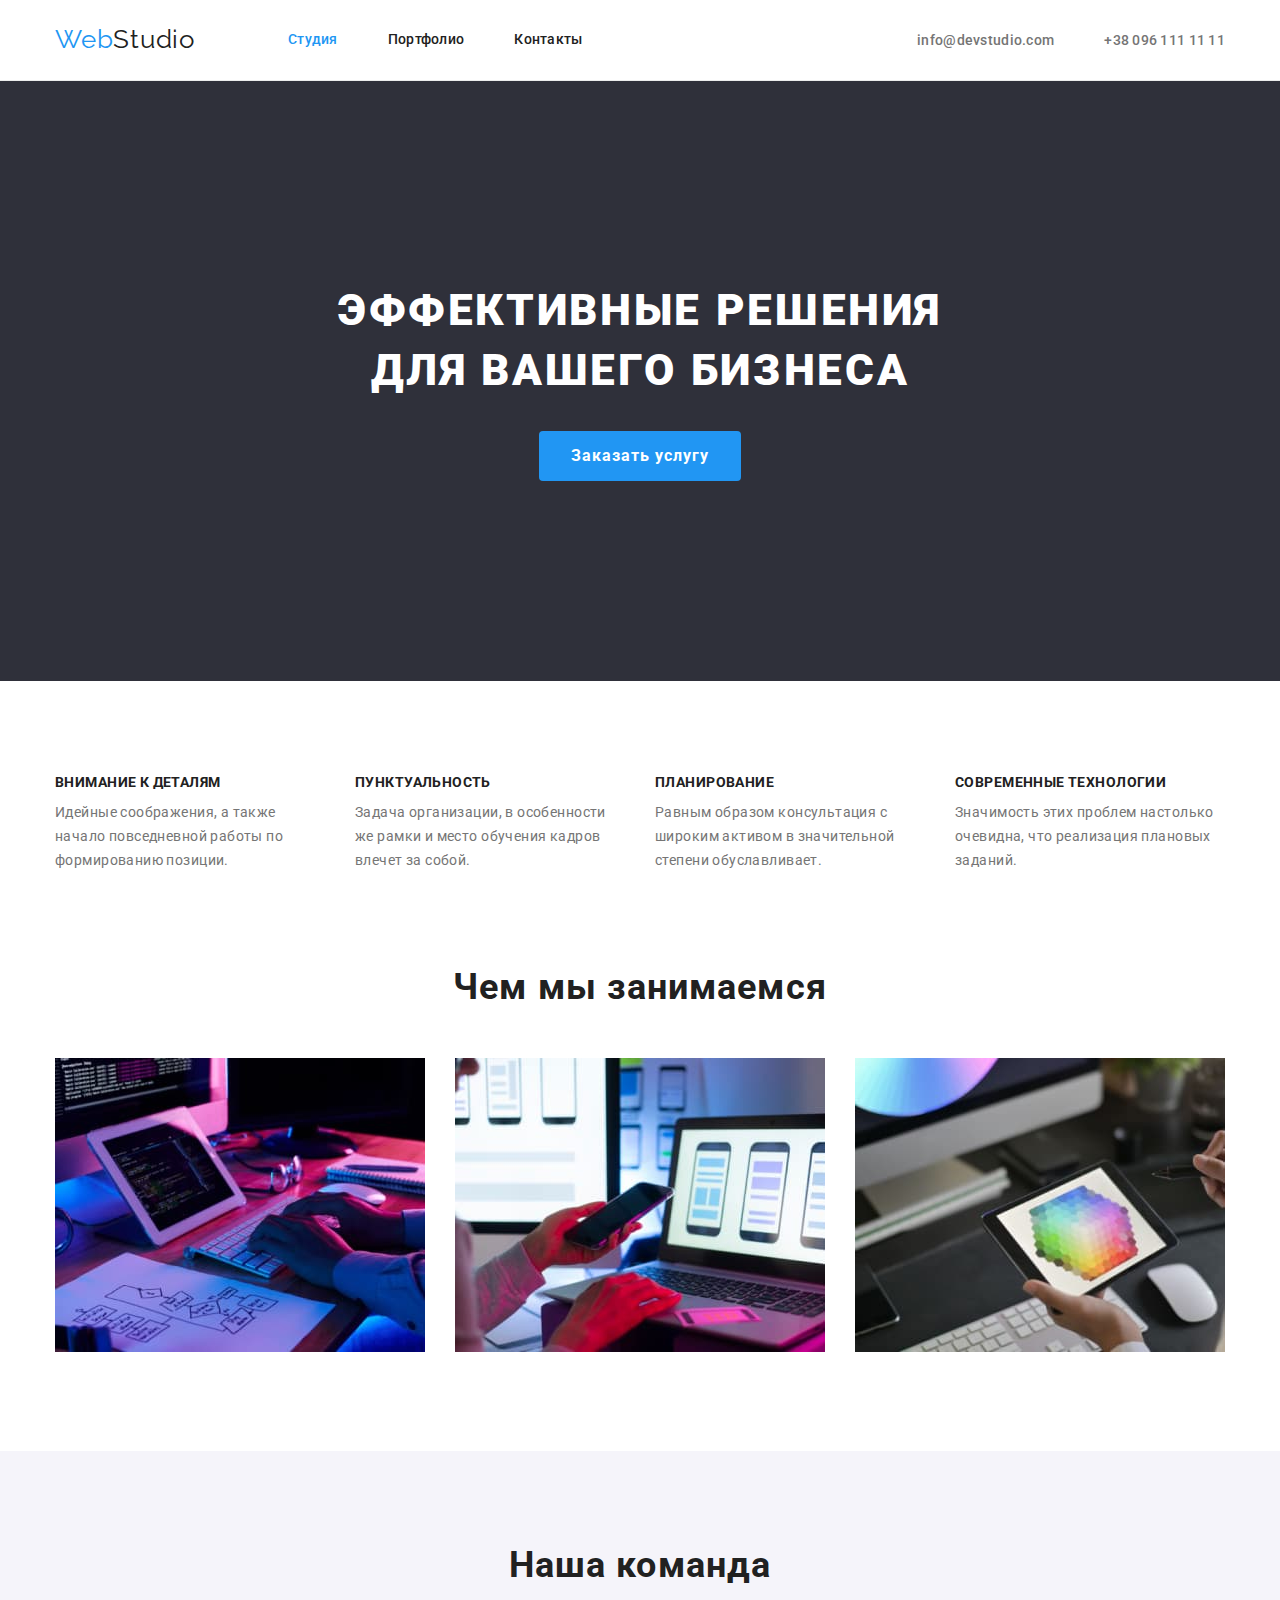
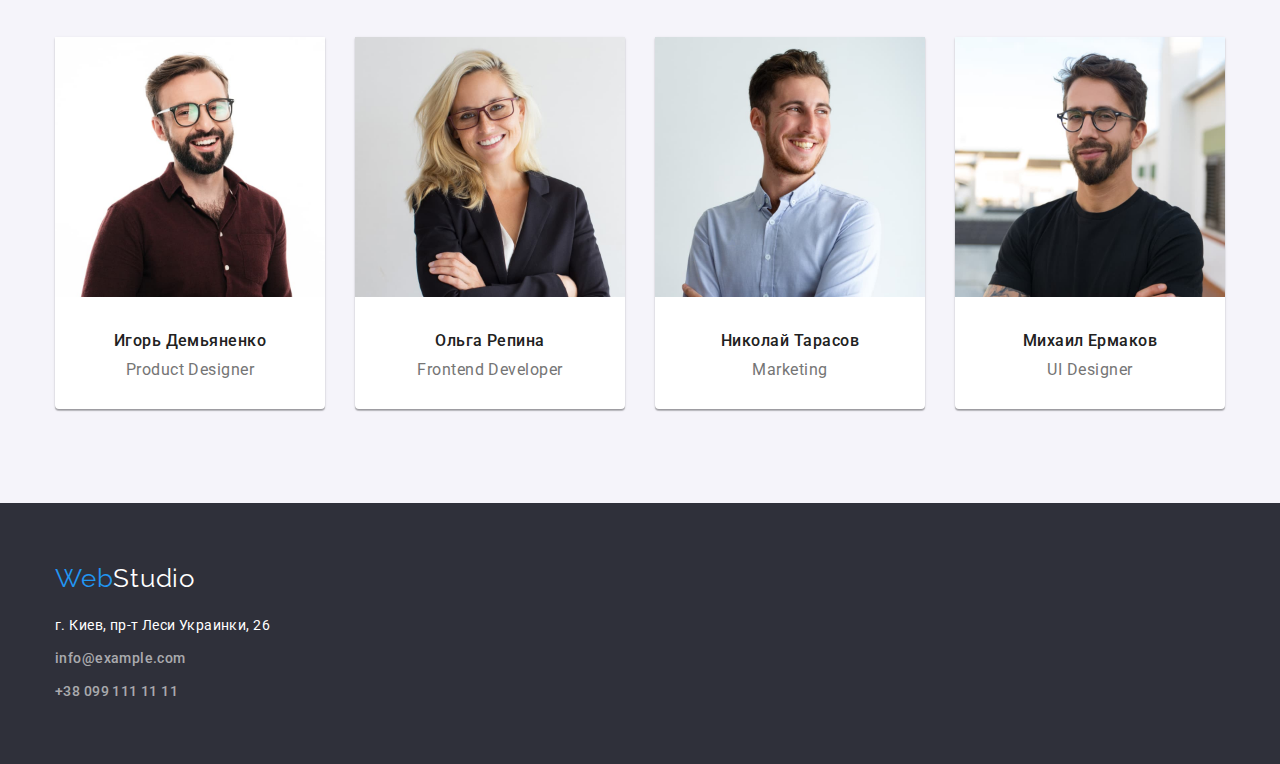
==== index.html @ d3e18451 "Added files from hw-03" ====
<!DOCTYPE html>
<html lang="ru">
<head>
    <meta charset="UTF-8">
    <meta http-equiv="X-UA-Compatible" content="IE=edge">
    <meta name="viewport" content="width=device-width, initial-scale=1.0">
    <title>Студия</title>
    <link rel="stylesheet" href="https://cdnjs.cloudflare.com/ajax/libs/modern-normalize/1.0.0/modern-normalize.min.css">
    <link href="https://fonts.googleapis.com/css2?family=Raleway:wght@700&family=Roboto:wght@400;500;700;900&display=swap" 
    rel="stylesheet">
    <link rel="stylesheet" href="./css/styles.css">
</head>

<body>
    <header class="head">
        <div class="container">
            <div class="head-nav">
                <a class="logo link" lang="en" href="./index.html">Web<span class="logo-studio">Studio</span></a>
                <nav class="nav">
                    <ul class="nav-link">
                        <li class="item">
                            <a class="nav link current-page" href="./index.html">Студия</a>
                        </li>
                        <li class="item">
                            <a class="nav link" href="./portfolio.html">Портфолио</a>
                        </li>
                        <li class="item">
                            <a class="nav link" href="#contacts">Контакты</a>
                        </li>
                    </ul>
                </nav>
                <ul class="nav-contact">
                    <li class="item">
                        <a class="contact link" href="mailto:info@devstudio.com">info@devstudio.com</a>
                    </li>
                    <li class="item">
                        <a class="contact link" href="tel:+380961111111">+38 096 111 11 11</a>
                    </li>
                </ul>
            </div>
        </div>
    </header>

    <main class="main">        
        <section class="hero section">
            <div class="container">
                <h1 class="text-hero">Эффективные решения для вашего бизнеса</h1>
                <button class="button" type="button">Заказать услугу</button>
            </div>              
        </section>
        <section class="advantages section">
            <h2 class="visually-hidden">Наши преимущества</h2>
            <div class="container">               
                <ul class="list">
                    <li class="item">
                        <h3 class="secondary-header">Внимание к деталям</h3>
                        <p class="description">Идейные соображения, а также начало повседневной работы по формированию позиции.</p>
                    </li>
                    <li class="item">
                        <h3 class="secondary-header">Пунктуальность</h3>
                        <p class="description">Задача организации, в особенности же рамки и место обучения кадров влечет за собой.
                        </p>
                    </li>
                    <li class="item">
                        <h3 class="secondary-header">Планирование</h3>
                        <p class="description">Равным образом консультация с широким активом в значительной степени обуславливает.
                        </p>
                    </li>
                    <li class="item">
                        <h3 class="secondary-header">Современные технологии</h3>
                        <p class="description">Значимость этих проблем настолько очевидна, что реализация плановых заданий.</p>
                    </li>
                </ul>
            </div>
        </section>
        <section class="what-we-do section">
            <div class="container">
                <h2 class="section-header">Чем мы занимаемся</h2>
                <ul class="images">
                    <li class="img">
                        <img src="./images/whatwedo/img-comp.jpg" alt="Работа с компьютером" width="370" height="294">
                    </li>
                    <li class="img">
                        <img src="./images/whatwedo/img-phone.jpg" alt="Работа с телефоном" width="370" height="294">
                    </li>
                    <li class="img">
                        <img src="./images/whatwedo/img-tablet.jpg" alt="Работа с планшетом" width="370" height="294">
                    </li>
                </ul>
            </div>

        </section>
        <section class="team section">
            <div class="container">
                <h2 class="section-header">Наша команда</h2>
                <ul class="team-list">
                    <li class="teammate">
                        <img src="./images/team/igor-demianenko.jpg" alt="Игорь Демьяненко" width="270" height="260">
                        <h3 class="name">Игорь Демьяненко</h3>
                        <p class="profession" lang="en">Product Designer</p>
                    </li>
                    <li class="teammate">
                        <img src="./images/team/olga-repina.jpg" alt="Ольга Репина" width="270" height="260">
                        <h3 class="name">Ольга Репина</h3>
                        <p class="profession" lang="en">Frontend Developer</p>
                    </li>
                    <li class="teammate">
                        <img src="./images/team/nikolay-tarasov.jpg" alt="Николай Тарасов" width="270" height="260">
                        <h3 class="name">Николай Тарасов</h3>
                        <p class="profession" lang="en">Marketing</p>
                    </li>
                    <li class="teammate">
                        <img src="./images/team/mikhail-ermakov.jpg" alt="Михаил Ермаков" width="270" height="260">
                        <h3 class="name">Михаил Ермаков</h3>
                        <p class="profession" lang="en">UI Designer</p>
                    </li>
                </ul>
            </div>

        </section>      
    </main>

    <footer class="footer">
        <div class="container">
            <a class="logo link" lang="en" href="./index.html">Web<span class="logo-studio">Studio</span></a>
            <address class="footer-adress" id="contacts">
                <ul>
                    <li>
                        <a class="adress link" href="https://goo.gl/maps/GVKszzcCuVBAkBWa6" target="_blank"
                            rel="noopener noreferrer">г. Киев, пр-т Леси Украинки, 26</a>
                    </li>
                    <li>
                        <a class="contact link" href="mailto:info@example.com">info@example.com</a>
                    </li>
                    <li>
                        <a class="contact link" href="tel:+380991111111">+38 099 111 11 11</a>
                    </li>
                </ul>
            </address>
         </div>
    </footer>
    
</body>
</html>
---- css/styles.css ----
/* Основное */


:root {
    --primary-text-color: #757575;
    --secondary-text-color: #212121;
    --white-text-color: #FFFFFF;
    --alternative-text-color: #2196F3;
    --secondary-background-color: #F5F4FA;
    --footer-background-color: #2F303A;
    --primary-backgound-color: #FFFFFF;
    --contact-text-color: rgba(255, 255, 255, 0.6);
    --button-background-color: #188CE8;
}


body {
    color: var(--primary-text-color);
    font-family: "Roboto", sans-serif;
    background-color: var(--primary-backgound-color);
}


li {
    list-style-type: none;
}


h1,
h2,
h3,
ul,
p,
ul {
    margin: 0;
    padding: 0;
}


.container {
    width: 1200px;
    padding: 0 15px;
    margin: auto;
}

.section {
    padding-top: 94px;
    padding-bottom: 94px;
}


/* Хедер */


.head {
    border-bottom: 1px solid #ECECEC;
}


.logo-studio {
    color: var(--secondary-text-color);
}


.head-nav {
    display: flex;
    align-items: center;
    max-height: 80px;
}

.nav-link,
.nav-contact {
    display: flex;
}

.nav-link {
    margin-left: 93px;
}


.nav-contact .item + .item {
    margin-left: 50px;
}

.nav-link .item + .item {
    margin-left: 50px;
}

.nav-contact {
    margin-left: auto;
    padding-top: 32px;
    padding-bottom: 32px;
}

.nav {
    color: var(--secondary-text-color);
    font-weight: 500;
    font-size: 14px;
    line-height: 1.14;
    letter-spacing: 0.02em;
}


.contact {
    color: var(--primary-text-color);
    font-weight: 500;
    font-size: 14px;
    line-height: 1.14;
    letter-spacing: 0.02em;
}


.adress {
    color: var(--white-text-color);
    font-size: 14px;
    line-height: 1.71;    
    letter-spacing: 0.03em;
}



/* Главные секции */

/* Герой */

.hero,
.footer {
    background-color: var(--footer-background-color);
}

.hero {
    padding-top: 200px;
    padding-bottom: 200px;
}

.hero > .container {
    margin-left: auto;
    margin-right: auto;
    align-items: center;
    
}

.text-hero {
    color: var(--white-text-color);
    font-weight: 900;
    font-size: 44px;
    line-height: 1.36;
    text-align: center;
    letter-spacing: 0.06em;
    text-transform: uppercase;
    width: 696px;
    height: 120px;
    margin-bottom: 30px;
    margin-left: auto;
    margin-right: auto;
}


.button {
    font-family: inherit;
    font-weight: 700;
    font-size: 16px;
    line-height: 1.87;
    letter-spacing: 0.06em;
    color: var(--white-text-color);
    background-color: var(--alternative-text-color);
    cursor: pointer;
    display: flex;
    border-radius: 4px;
    padding: 10px 32px;
    border: 0;   
    margin-left: auto;
    margin-right: auto;
}


.button:hover,
.button:focus {
    background-color: var(--button-background-color);
}



/* Наши преимущества */



.section.advantages {
    padding-bottom: 0;
}

.section-header {
    font-weight: 700;
    font-size: 36px;
    line-height: 1.16;
    text-align: center;
    letter-spacing: 0.03em;

    color: var(--secondary-text-color);
}

.visually-hidden {
    position: absolute;
    width: 1px;
    height: 1px;
    margin: -1px;
    border: 0;
    padding: 0;
    white-space: nowrap;
    clip-path: inset(100%);
    clip: rect(0 0 0 0);
    overflow: hidden;
}

.list {
    display: flex;
}

.list > .item {
    width: 270px;
    margin-right: 30px;
}


.list .item:nth-last-child(1) {
    margin-right: 0;
}


.secondary-header {
    font-weight: 700;
    font-size: 14px;
    line-height: 1.14;
    letter-spacing: 0.03em;
    text-transform: uppercase;
    color: var(--secondary-text-color);
    margin-bottom: 10px;
}


.description {
    font-size: 14px;
    line-height: 1.71;
    letter-spacing: 0.03em;
}




/* Чем мы занимаемся */



.images  {
    display: flex;
    margin-top: 50px;
}

.images > .img {
    width: 370px;
    margin-right: 30px;
}

.images .img:nth-last-child(1) {
    margin-right: 0;
}



/* Наша команда */



.team {
    background-color: var(--secondary-background-color);
}


.name {
    font-weight: 500;
    font-size: 16px;
    line-height: 1.19;
    text-align: center;
    letter-spacing: 0.03em;
    color: var(--secondary-text-color);
}


.profession {
    font-size: 16px;
    line-height: 1.19;
    text-align: center;
    letter-spacing: 0.03em;
}

.team-list {
    display: flex;
    margin-top: 50px;
}

.team-list .teammate {
    background-color: var(--white-text-color);
    width: 270px;
    margin-right: 30px;
    padding-bottom: 30px;
    box-shadow: 0px 1px 3px rgba(0, 0, 0, 0.12), 0px 1px 1px rgba(0, 0, 0, 0.14), 0px 2px 1px rgba(0, 0, 0, 0.2);
    border-radius: 0px 0px 4px 4px;
}

.team-list .teammate:nth-last-child(1) {
    margin-right: 0;
}


.name {
    margin-top: 30px;
    margin-bottom: 10px;
}



/* Футер */



.logo {         
    font-family: "Raleway", sans-serif;
    color: var(--alternative-text-color);
    font-size: 26px;
    line-height: 1.2;
    letter-spacing: 0.03em;
}



.footer .contact {
    line-height: 1.71;
    letter-spacing: 0.03em;
    color: var(--contact-text-color);
}


.footer .logo-studio {
    color: var(--white-text-color);
}


.footer {
    padding-top: 60px;
    padding-bottom: 60px;
}


.footer-adress li:not(:first-child) {
    margin-top: 9px;
}


.link {
    text-decoration: none;
    display: inline-block;
}


.footer-adress {
    font-style: normal;
    margin-top: 20px;
}


.link:hover,
link:focus {
    color: var(--alternative-text-color)
}





/* Страничка Портфолио */

/* Фильтр */

.filter {
    display: flex;
    align-items: center;
    margin-left: auto;
    margin-right: auto;
    justify-content: center;
    margin-bottom: 50px;
}


.filter-button {
    font-family: inherit;
    color: var(--secondary-text-color);
    background-color: var(--secondary-background-color);
    font-weight: 500;
    font-size: 16px;
    line-height: 1.62;
    letter-spacing: 0.03em;
    cursor: pointer;
    border-radius: 4px;
    border: 0;
    padding: 6px 22px;
}

.filter .item {
    margin-right: 8px;
}

.filter .img:nth-last-child(1) {
    margin-right: 0;
}


.filter-button:hover,
.filter-button:focus,
.active {
    color: var(--white-text-color);
    background-color: var(--alternative-text-color);
}


/* Работы */

.project {
    font-weight: 700;
    font-size: 18px;
    line-height: 2;
    letter-spacing: 0.06em;
    color: var(--secondary-text-color);
}


.project-description {
    font-size: 16px;
    line-height: 1.88;
    letter-spacing: 0.03em;
    color: var(--primary-text-color);
    margin-top: 4px;
}


.current-page {
    color: var(--alternative-text-color);
}

.work-list {
    display: flex;
    margin-top: 50px;
    flex-wrap: wrap;
}

.work-list .item {
    width: 370px;
    margin-right: 30px;
    margin-bottom: 30px;
}

.text-project {
    padding: 20px 24px;
    border: 1px solid #EEEEEE;
    border-top: none;
}

.link img {
    display: block;
}

.work-list .item:nth-child(3n) {
    margin-right: 0;
}

.work-list .item:nth-last-child(-n+3) {
    margin-bottom: 0;
}

.work-list .link {
    display: block;
}
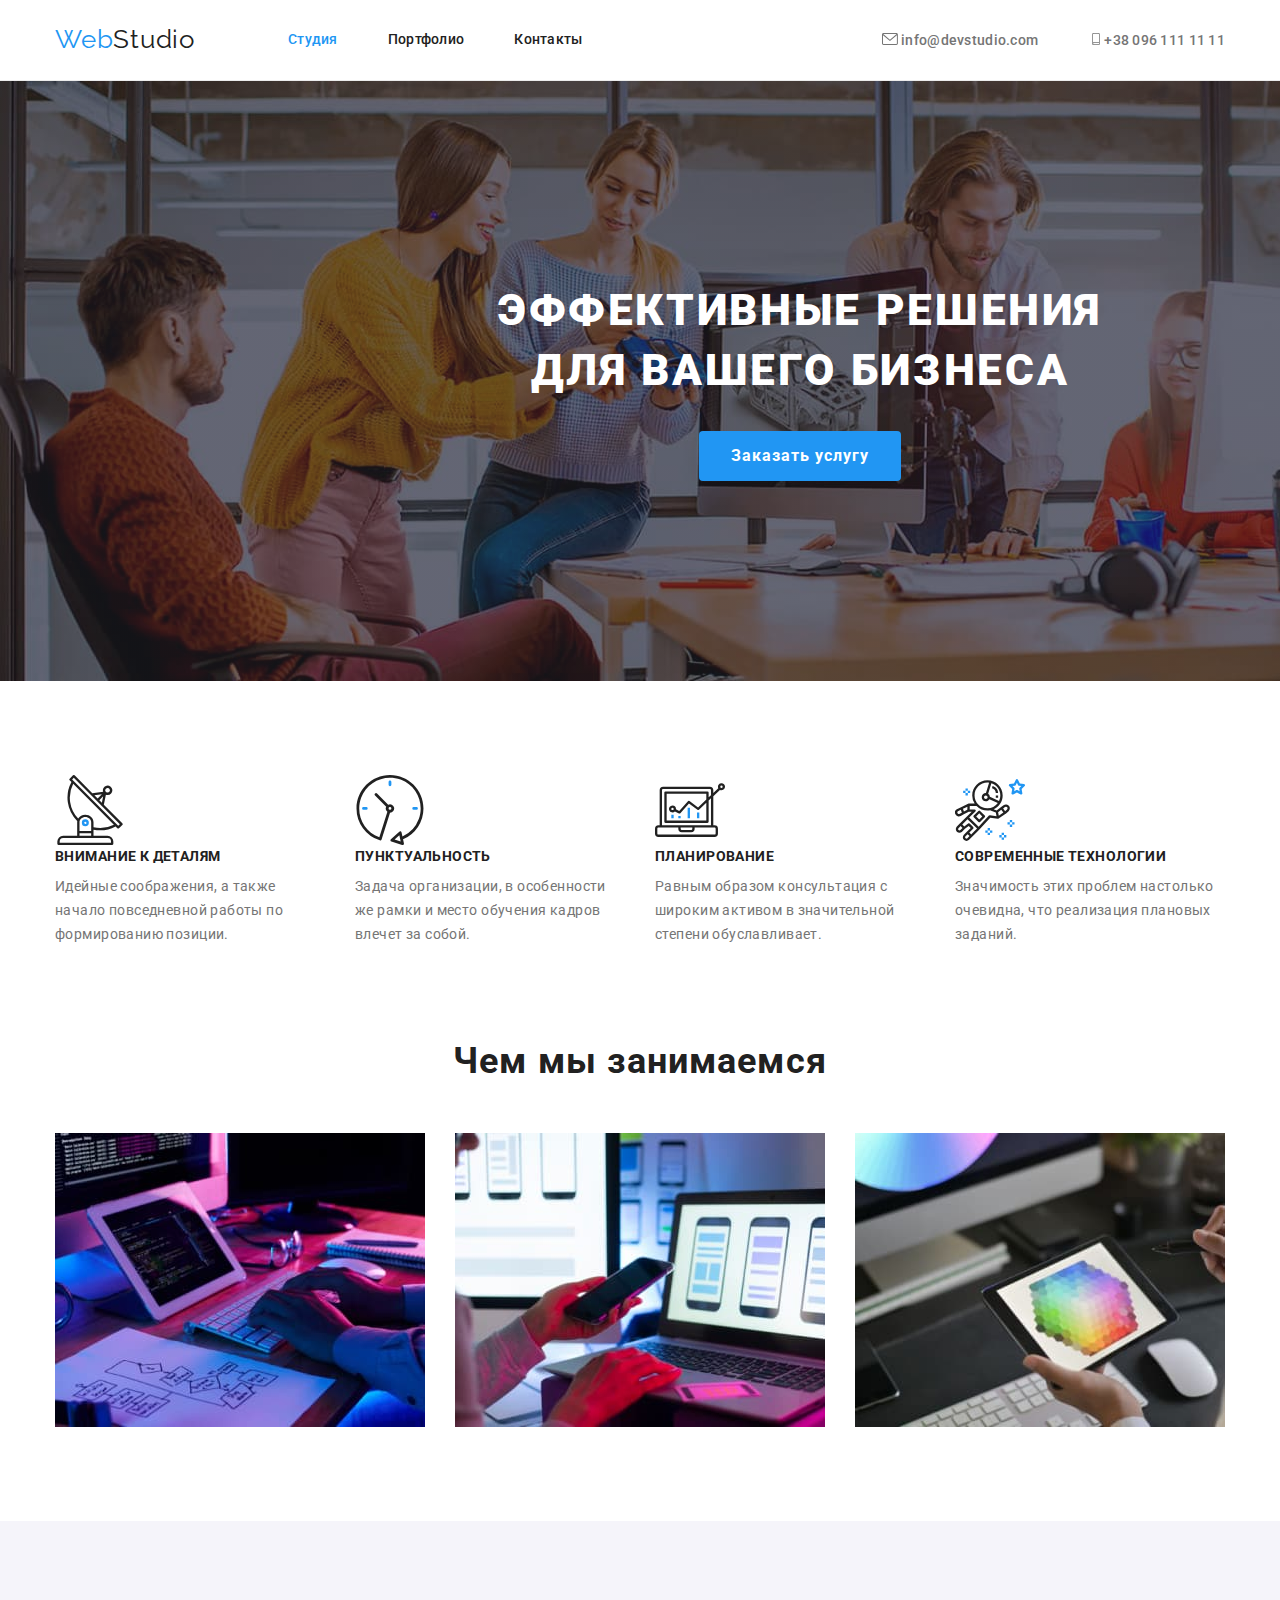
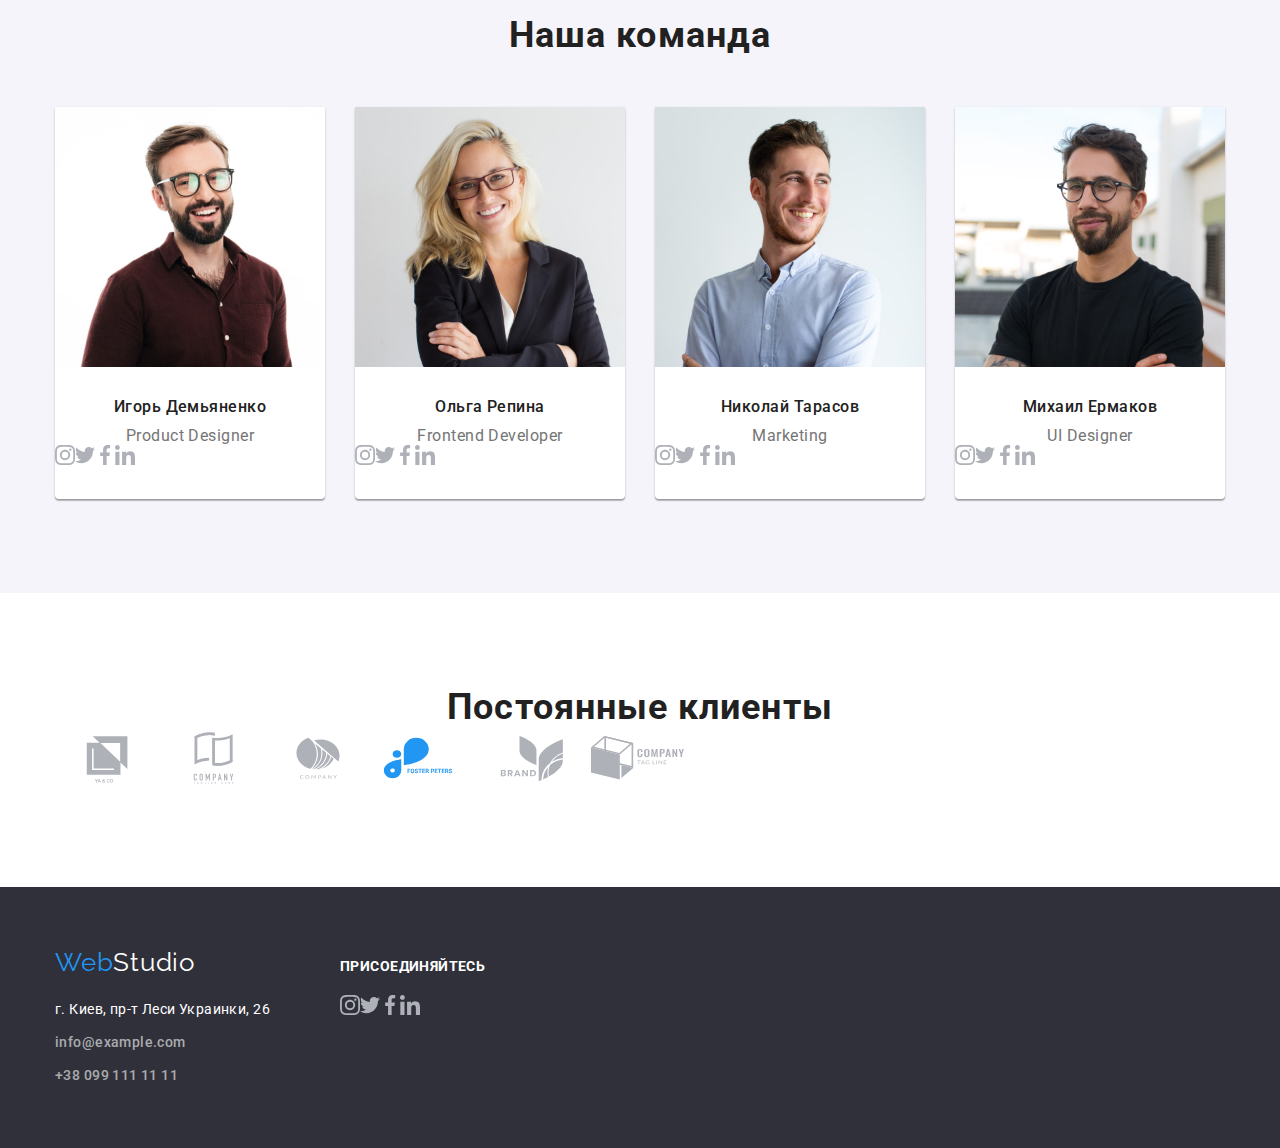
==== commit 0a8fbd91: "added icons" ====
--- a/index.html
+++ b/index.html
@@ -31,10 +31,17 @@
                 </nav>
                 <ul class="nav-contact">
                     <li class="item">
-                        <a class="contact link" href="mailto:info@devstudio.com">info@devstudio.com</a>
-                    </li>
-                    <li class="item">
-                        <a class="contact link" href="tel:+380961111111">+38 096 111 11 11</a>
+                        <a class="contact link" href="mailto:info@devstudio.com">
+                            <svg width="16" height="12">
+                                <use href="./images/icons.svg#icon-envelope"></use>
+                            </svg>
+                            info@devstudio.com</a>
+                    </li>
+                    <li class="item">
+                        <a class="contact link" href="tel:+380961111111">
+                            <svg width="16" height="12">
+                                <use href="./images/icons.svg#icon-smartphone"></use>
+                            </svg>+38 096 111 11 11</a>
                     </li>
                 </ul>
             </div>
@@ -53,20 +60,40 @@
             <div class="container">               
                 <ul class="list">
                     <li class="item">
+                        <div class="icon">
+                            <svg width="70" height="70">
+                                <use href="./images/icons.svg#icon-antenna"></use>
+                            </svg>
+                        </div>
                         <h3 class="secondary-header">Внимание к деталям</h3>
                         <p class="description">Идейные соображения, а также начало повседневной работы по формированию позиции.</p>
                     </li>
                     <li class="item">
+                        <div class="icon">
+                            <svg width="70" height="70">
+                                <use href="./images/icons.svg#icon-clock"></use>
+                            </svg>
+                        </div>
                         <h3 class="secondary-header">Пунктуальность</h3>
                         <p class="description">Задача организации, в особенности же рамки и место обучения кадров влечет за собой.
                         </p>
                     </li>
                     <li class="item">
+                        <div class="icon">
+                            <svg width="70" height="70">
+                                <use href="./images/icons.svg#icon-diagram"></use>
+                            </svg>
+                        </div>
                         <h3 class="secondary-header">Планирование</h3>
                         <p class="description">Равным образом консультация с широким активом в значительной степени обуславливает.
                         </p>
                     </li>
                     <li class="item">
+                        <div class="icon">
+                            <svg width="70" height="70">
+                                <use href="./images/icons.svg#icon-astronaut"></use>
+                            </svg>
+                        </div>
                         <h3 class="secondary-header">Современные технологии</h3>
                         <p class="description">Значимость этих проблем настолько очевидна, что реализация плановых заданий.</p>
                     </li>
@@ -88,8 +115,8 @@
                     </li>
                 </ul>
             </div>
+        </section>
 
-        </section>
         <section class="team section">
             <div class="container">
                 <h2 class="section-header">Наша команда</h2>
@@ -98,46 +125,250 @@
                         <img src="./images/team/igor-demianenko.jpg" alt="Игорь Демьяненко" width="270" height="260">
                         <h3 class="name">Игорь Демьяненко</h3>
                         <p class="profession" lang="en">Product Designer</p>
+                        <ul class="social list">
+                            <li class="social-item">
+                                <a class="social link" href="">
+                                    <svg width="20" height="20">
+                                        <use href="./images/icons.svg#icon-instagram"></use>
+                                    </svg>
+                                </a>
+                            </li>
+                            <li class="social-item">
+                                <a class="social link" href="">
+                                    <svg width="20" height="20">
+                                        <use href="./images/icons.svg#icon-twitter"></use>
+                                    </svg>
+                                </a>
+                            </li>
+                            <li class="social-item">
+                                <a class="social link" href="">
+                                    <svg width="20" height="20">
+                                        <use href="./images/icons.svg#icon-facebook"></use>
+                                    </svg>
+                                </a>
+                            </li>
+                            <li class="social-item">
+                                <a class="social link" href="">
+                                    <svg width="20" height="20">
+                                        <use href="./images/icons.svg#icon-linkedin"></use>
+                                    </svg>
+                                </a>
+                            </li>
+                        </ul>
                     </li>
                     <li class="teammate">
                         <img src="./images/team/olga-repina.jpg" alt="Ольга Репина" width="270" height="260">
                         <h3 class="name">Ольга Репина</h3>
                         <p class="profession" lang="en">Frontend Developer</p>
+                        <ul class="social list">
+                            <li class="social-item">
+                                <a class="social link" href="">
+                                    <svg width="20" height="20">
+                                        <use href="./images/icons.svg#icon-instagram"></use>
+                                    </svg>
+                                </a>
+                            </li>
+                            <li class="social-item">
+                                <a class="social link" href="">
+                                    <svg width="20" height="20">
+                                        <use href="./images/icons.svg#icon-twitter"></use>
+                                    </svg>
+                                </a>
+                            </li>
+                            <li class="social-item">
+                                <a class="social link" href="">
+                                    <svg width="20" height="20">
+                                        <use href="./images/icons.svg#icon-facebook"></use>
+                                    </svg>
+                                </a>
+                            </li>
+                            <li class="social-item">
+                                <a class="social link" href="">
+                                    <svg width="20" height="20">
+                                        <use href="./images/icons.svg#icon-linkedin"></use>
+                                    </svg>
+                                </a>
+                            </li>
+                        </ul>
                     </li>
                     <li class="teammate">
                         <img src="./images/team/nikolay-tarasov.jpg" alt="Николай Тарасов" width="270" height="260">
                         <h3 class="name">Николай Тарасов</h3>
                         <p class="profession" lang="en">Marketing</p>
+                        <ul class="social list">
+                            <li class="social-item">
+                                <a class="social link" href="">
+                                    <svg width="20" height="20">
+                                        <use href="./images/icons.svg#icon-instagram"></use>
+                                    </svg>
+                                </a>
+                            </li>
+                            <li class="social-item">
+                                <a class="social link" href="">
+                                    <svg width="20" height="20">
+                                        <use href="./images/icons.svg#icon-twitter"></use>
+                                    </svg>
+                                </a>
+                            </li>
+                            <li class="social-item">
+                                <a class="social link" href="">
+                                    <svg width="20" height="20">
+                                        <use href="./images/icons.svg#icon-facebook"></use>
+                                    </svg>
+                                </a>
+                            </li>
+                            <li class="social-item">
+                                <a class="social link" href="">
+                                    <svg width="20" height="20">
+                                        <use href="./images/icons.svg#icon-linkedin"></use>
+                                    </svg>
+                                </a>
+                            </li>
+                        </ul>
                     </li>
                     <li class="teammate">
                         <img src="./images/team/mikhail-ermakov.jpg" alt="Михаил Ермаков" width="270" height="260">
                         <h3 class="name">Михаил Ермаков</h3>
                         <p class="profession" lang="en">UI Designer</p>
-                    </li>
-                </ul>
-            </div>
-
-        </section>      
+                        <ul class="social list">
+                            <li class="social-item">
+                                <a class="social link" href="">
+                                    <svg width="20" height="20">
+                                        <use href="./images/icons.svg#icon-instagram"></use>
+                                    </svg>
+                                </a>
+                            </li>
+                            <li class="social-item">
+                                <a class="social link" href="">
+                                    <svg width="20" height="20">
+                                        <use href="./images/icons.svg#icon-twitter"></use>
+                                    </svg>
+                                </a>
+                            </li>
+                            <li class="social-item">
+                                <a class="social link" href="">
+                                    <svg width="20" height="20">
+                                        <use href="./images/icons.svg#icon-facebook"></use>
+                                    </svg>
+                                </a>
+                            </li>
+                            <li class="social-item">
+                                <a class="social link" href="">
+                                    <svg width="20" height="20">
+                                        <use href="./images/icons.svg#icon-linkedin"></use>
+                                    </svg>
+                                </a>
+                            </li>
+                        </ul>
+                    </li>
+                </ul>
+            </div>
+        </section>
+        <section class="section">
+            <div class="container">
+                <h2 class="section-header">Постоянные клиенты</h2>
+                <ul class="clients list">
+                    <li class="clients-item">
+                        <a class="client link" href="">
+                            <svg width="106" height="60">
+                                <use href="./images/icons.svg#icon-logo-first"></use>
+                            </svg>
+                        </a>
+                    </li>
+                    <li class="clients-item">
+                        <a class="client link" href="">
+                            <svg width="106" height="60">
+                                <use href="./images/icons.svg#icon-logo-second"></use>
+                            </svg>
+                        </a>
+                    </li>
+                    <li class="clients-item">
+                        <a class="client link" href="">
+                            <svg width="106" height="60">
+                                <use href="./images/icons.svg#icon-logo-third"></use>
+                            </svg>
+                        </a>
+                    </li>
+                    <li class="clients-item">
+                        <a class="client link" href="">
+                            <svg width="106" height="60">
+                                <use href="./images/icons.svg#icon-logo-fourth"></use>
+                            </svg>
+                        </a>
+                    </li>
+                    <li class="clients-item">
+                        <a class="client link" href="">
+                            <svg width="106" height="60">
+                                <use href="./images/icons.svg#icon-logo-fifth"></use>
+                            </svg>
+                        </a>
+                    </li>
+                    <li class="clients-item">
+                        <a class="client link" href="">
+                            <svg width="106" height="60">
+                                <use href="./images/icons.svg#icon-logo-sixth"></use>
+                            </svg>
+                        </a>
+                    </li>
+                </ul>
+            </div>
+        </section>
     </main>
 
     <footer class="footer">
+        <h2 class="visually-hidden">Футер</h2>
         <div class="container">
-            <a class="logo link" lang="en" href="./index.html">Web<span class="logo-studio">Studio</span></a>
-            <address class="footer-adress" id="contacts">
-                <ul>
-                    <li>
-                        <a class="adress link" href="https://goo.gl/maps/GVKszzcCuVBAkBWa6" target="_blank"
-                            rel="noopener noreferrer">г. Киев, пр-т Леси Украинки, 26</a>
-                    </li>
-                    <li>
-                        <a class="contact link" href="mailto:info@example.com">info@example.com</a>
-                    </li>
-                    <li>
-                        <a class="contact link" href="tel:+380991111111">+38 099 111 11 11</a>
-                    </li>
-                </ul>
-            </address>
-         </div>
+            <div>
+                <a class="logo link" lang="en" href="./index.html">Web<span class="logo-studio">Studio</span></a>
+                <address class="footer-address" id="contacts">
+                    <ul>
+                        <li>
+                            <a class="address link" href="https://goo.gl/maps/GVKszzcCuVBAkBWa6" target="_blank"
+                                rel="noopener noreferrer">г. Киев, пр-т Леси Украинки, 26</a>
+                        </li>
+                        <li>
+                            <a class="contact link" href="mailto:info@example.com">info@example.com</a>
+                        </li>
+                        <li>
+                            <a class="contact link" href="tel:+380991111111">+38 099 111 11 11</a>
+                        </li>
+                    </ul>
+                </address>
+            </div>
+            <div>
+                <h3 class="secondary-header">присоединяйтесь</h3>
+                <ul class="social list">
+                    <li class="social-item">
+                        <a class="social link" href="">
+                            <svg width="20" height="20">
+                                <use href="./images/icons.svg#icon-instagram"></use>
+                            </svg>
+                        </a>
+                    </li>
+                    <li class="social-item">
+                        <a class="social link" href="">
+                            <svg width="20" height="20">
+                                <use href="./images/icons.svg#icon-twitter"></use>
+                            </svg>
+                        </a>
+                    </li>
+                    <li class="social-item">
+                        <a class="social link" href="">
+                            <svg width="20" height="20">
+                                <use href="./images/icons.svg#icon-facebook"></use>
+                            </svg>
+                        </a>
+                    </li>
+                    <li class="social-item">
+                        <a class="social link" href="">
+                            <svg width="20" height="20">
+                                <use href="./images/icons.svg#icon-linkedin"></use>
+                            </svg>
+                        </a>
+                    </li>
+                </ul>
+            </div>            
+        </div>
     </footer>
     
 </body>
--- a/css/styles.css
+++ b/css/styles.css
@@ -14,6 +14,17 @@
 }
 
 
+html {
+    box-sizing: border-box;
+}
+
+*,
+*::after,
+*::before {
+    box-sizing: inherit;
+}
+
+
 body {
     color: var(--primary-text-color);
     font-family: "Roboto", sans-serif;
@@ -23,6 +34,12 @@
 
 li {
     list-style-type: none;
+}
+
+img {
+    display: block;
+    max-width: 100%;
+    height: auto;
 }
 
 
@@ -68,11 +85,13 @@
     max-height: 80px;
 }
 
+
 .nav-link,
 .nav-contact {
     display: flex;
 }
 
+
 .nav-link {
     margin-left: 93px;
 }
@@ -82,9 +101,11 @@
     margin-left: 50px;
 }
 
+
 .nav-link .item + .item {
     margin-left: 50px;
 }
+
 
 .nav-contact {
     margin-left: auto;
@@ -110,7 +131,7 @@
 }
 
 
-.adress {
+.address {
     color: var(--white-text-color);
     font-size: 14px;
     line-height: 1.71;    
@@ -123,21 +144,23 @@
 
 /* Герой */
 
-.hero,
-.footer {
-    background-color: var(--footer-background-color);
-}
-
 .hero {
+    width: 1600px;
     padding-top: 200px;
     padding-bottom: 200px;
-}
+    background-color: #C4C4C4;
+    background-image: linear-gradient(to right, rgba(47, 48, 58, 0.4), rgba(47, 48, 58, 0.4)),
+    url(../images/hero-img.jpg);
+    background-repeat: no-repeat;
+    background-size: cover;
+    background-position: center;
+}
+
 
 .hero > .container {
     margin-left: auto;
     margin-right: auto;
-    align-items: center;
-    
+    align-items: center;    
 }
 
 .text-hero {
@@ -331,7 +354,9 @@
     letter-spacing: 0.03em;
 }
 
-
+.footer {
+    background-color: var(--footer-background-color);
+}
 
 .footer .contact {
     line-height: 1.71;
@@ -351,7 +376,7 @@
 }
 
 
-.footer-adress li:not(:first-child) {
+.footer-address li:not(:first-child) {
     margin-top: 9px;
 }
 
@@ -362,7 +387,7 @@
 }
 
 
-.footer-adress {
+.footer-address {
     font-style: normal;
     margin-top: 20px;
 }
@@ -374,6 +399,16 @@
 }
 
 
+.footer .container {
+    display: flex;
+    gap: 70px;
+}
+
+.footer .secondary-header {
+    color: var(--white-text-color);
+    padding-top: 12px;
+    margin-bottom: 20px;
+}
 
 
 
@@ -464,9 +499,6 @@
     border-top: none;
 }
 
-.link img {
-    display: block;
-}
 
 .work-list .item:nth-child(3n) {
     margin-right: 0;
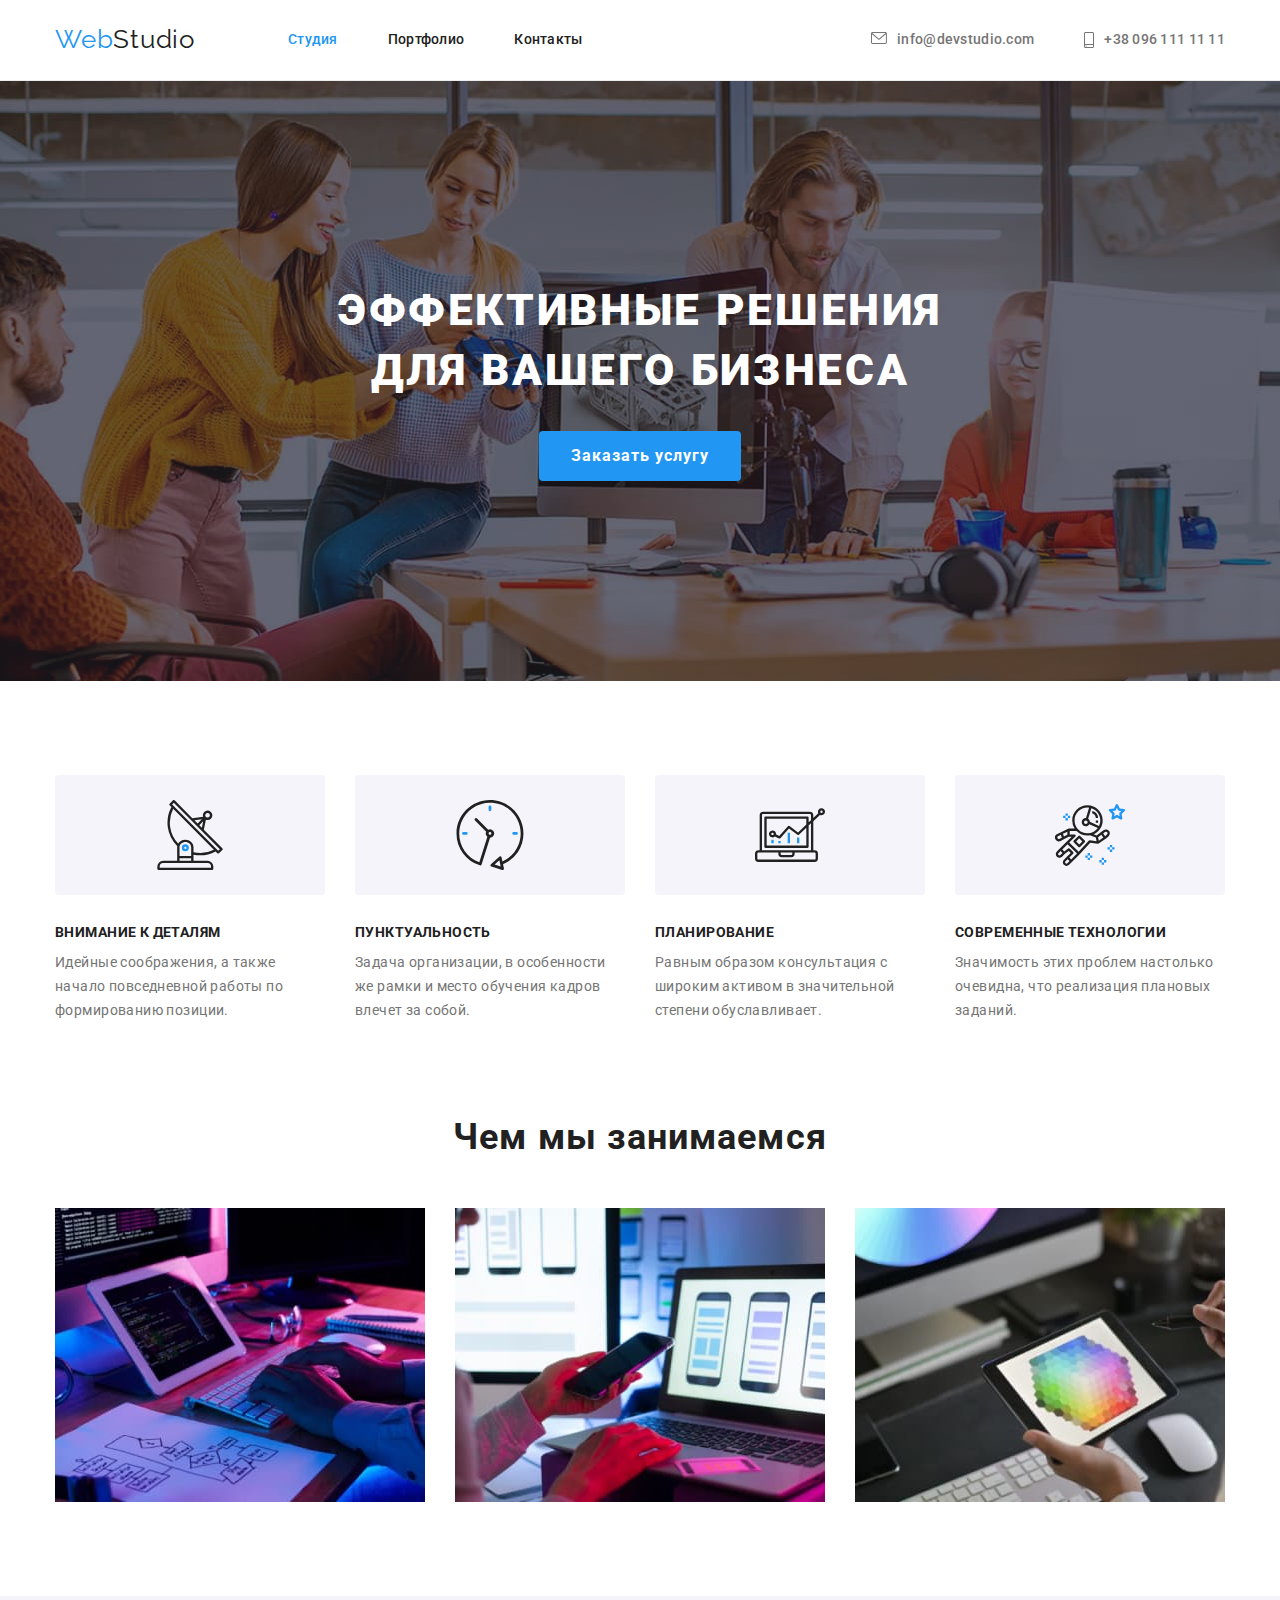
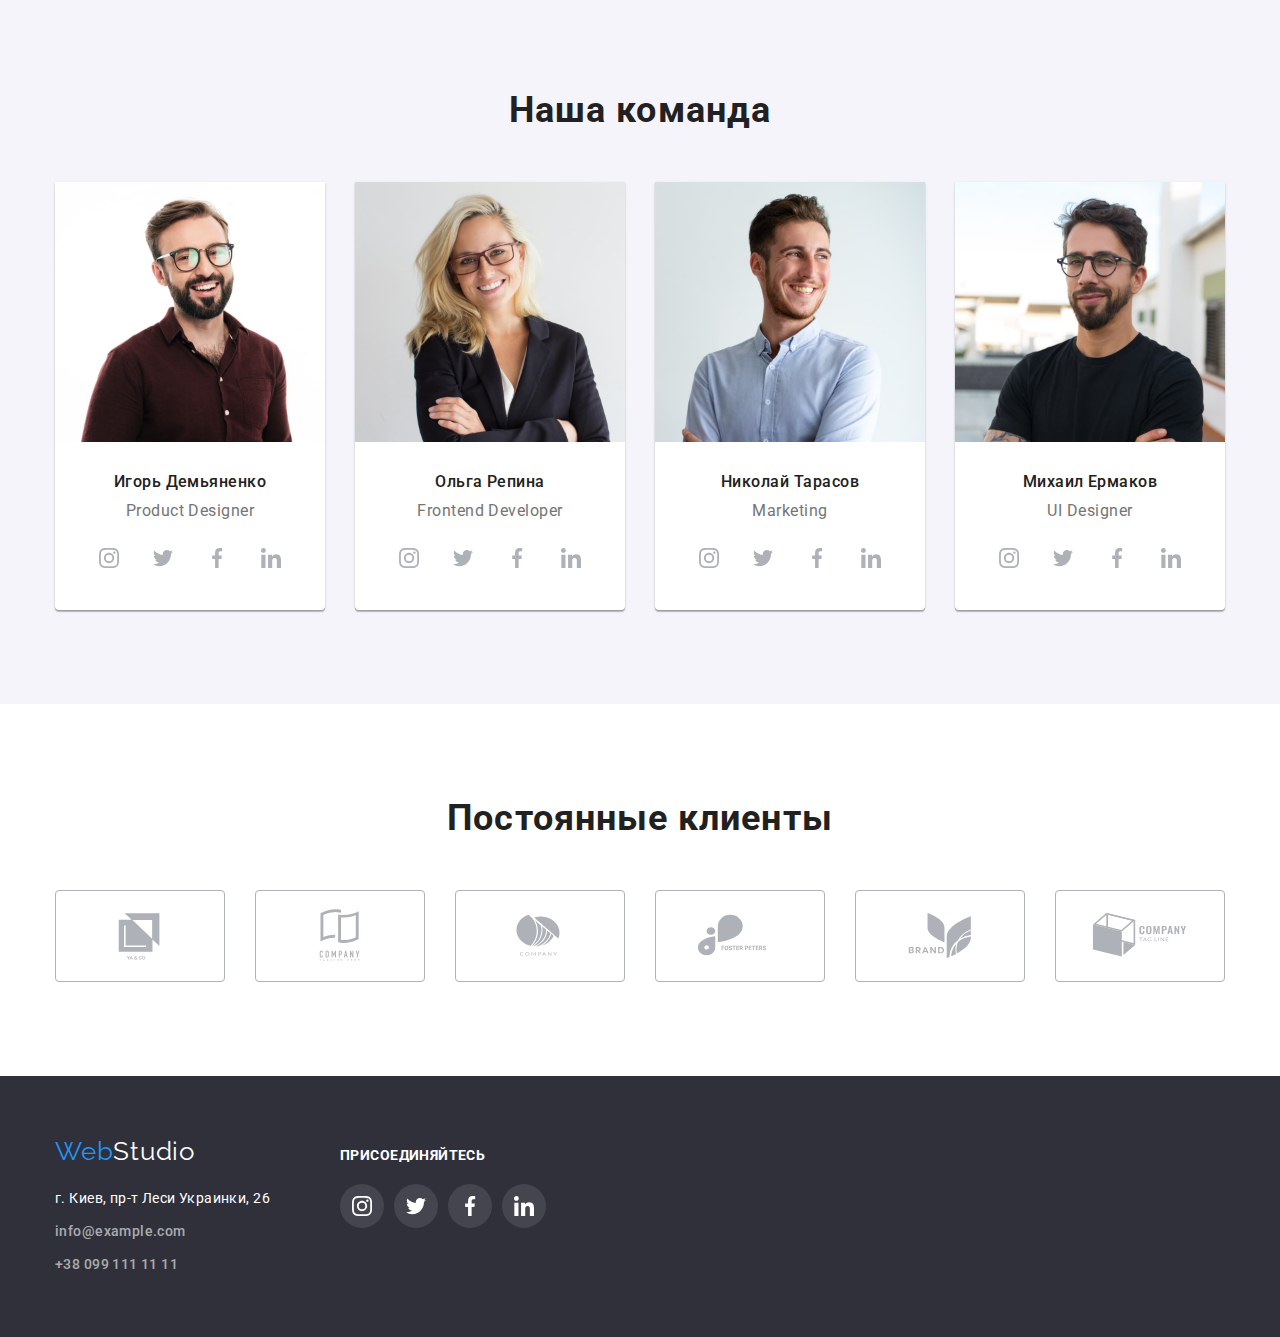
==== commit 3b04af1d: "added changes css" ====
--- a/index.html
+++ b/index.html
@@ -1,375 +1,432 @@
 <!DOCTYPE html>
 <html lang="ru">
-<head>
-    <meta charset="UTF-8">
-    <meta http-equiv="X-UA-Compatible" content="IE=edge">
-    <meta name="viewport" content="width=device-width, initial-scale=1.0">
+  <head>
+    <meta charset="UTF-8" />
+    <meta http-equiv="X-UA-Compatible" content="IE=edge" />
+    <meta name="viewport" content="width=device-width, initial-scale=1.0" />
     <title>Студия</title>
-    <link rel="stylesheet" href="https://cdnjs.cloudflare.com/ajax/libs/modern-normalize/1.0.0/modern-normalize.min.css">
-    <link href="https://fonts.googleapis.com/css2?family=Raleway:wght@700&family=Roboto:wght@400;500;700;900&display=swap" 
-    rel="stylesheet">
-    <link rel="stylesheet" href="./css/styles.css">
-</head>
+    <link
+      rel="stylesheet"
+      href="https://cdnjs.cloudflare.com/ajax/libs/modern-normalize/1.0.0/modern-normalize.min.css"
+    />
+    <link
+      href="https://fonts.googleapis.com/css2?family=Raleway:wght@700&family=Roboto:wght@400;500;700;900&display=swap"
+      rel="stylesheet"
+    />
+    <link rel="stylesheet" href="./css/styles.css" />
+  </head>
 
-<body>
+  <body>
     <header class="head">
-        <div class="container">
-            <div class="head-nav">
-                <a class="logo link" lang="en" href="./index.html">Web<span class="logo-studio">Studio</span></a>
-                <nav class="nav">
-                    <ul class="nav-link">
-                        <li class="item">
-                            <a class="nav link current-page" href="./index.html">Студия</a>
-                        </li>
-                        <li class="item">
-                            <a class="nav link" href="./portfolio.html">Портфолио</a>
-                        </li>
-                        <li class="item">
-                            <a class="nav link" href="#contacts">Контакты</a>
-                        </li>
-                    </ul>
-                </nav>
-                <ul class="nav-contact">
-                    <li class="item">
-                        <a class="contact link" href="mailto:info@devstudio.com">
-                            <svg width="16" height="12">
-                                <use href="./images/icons.svg#icon-envelope"></use>
-                            </svg>
-                            info@devstudio.com</a>
-                    </li>
-                    <li class="item">
-                        <a class="contact link" href="tel:+380961111111">
-                            <svg width="16" height="12">
-                                <use href="./images/icons.svg#icon-smartphone"></use>
-                            </svg>+38 096 111 11 11</a>
-                    </li>
-                </ul>
-            </div>
-        </div>
+      <div class="container">
+        <div class="head-nav">
+          <a class="logo link" lang="en" href="./index.html"
+            >Web<span class="logo-studio">Studio</span></a
+          >
+          <nav class="nav">
+            <ul class="nav-link">
+              <li class="item">
+                <a class="nav link current-page" href="./index.html">Студия</a>
+              </li>
+              <li class="item">
+                <a class="nav link" href="./portfolio.html">Портфолио</a>
+              </li>
+              <li class="item">
+                <a class="nav link" href="#contacts">Контакты</a>
+              </li>
+            </ul>
+          </nav>
+          <ul class="nav-contact">
+            <li class="item">
+              <a class="contact link" href="mailto:info@devstudio.com">
+                <svg class="contact-icon" width="16" height="12">
+                  <use href="./images/icons.svg#icon-envelope"></use>
+                </svg>
+                info@devstudio.com</a
+              >
+            </li>
+            <li class="item">
+              <a class="contact link" href="tel:+380961111111">
+                <svg class="contact-icon" width="10" height="16">
+                  <use href="./images/icons.svg#icon-smartphone"></use>
+                </svg>
+                +38 096 111 11 11</a
+              >
+            </li>
+          </ul>
+        </div>
+      </div>
     </header>
 
-    <main class="main">        
-        <section class="hero section">
-            <div class="container">
-                <h1 class="text-hero">Эффективные решения для вашего бизнеса</h1>
-                <button class="button" type="button">Заказать услугу</button>
-            </div>              
-        </section>
-        <section class="advantages section">
-            <h2 class="visually-hidden">Наши преимущества</h2>
-            <div class="container">               
-                <ul class="list">
-                    <li class="item">
-                        <div class="icon">
-                            <svg width="70" height="70">
-                                <use href="./images/icons.svg#icon-antenna"></use>
-                            </svg>
-                        </div>
-                        <h3 class="secondary-header">Внимание к деталям</h3>
-                        <p class="description">Идейные соображения, а также начало повседневной работы по формированию позиции.</p>
-                    </li>
-                    <li class="item">
-                        <div class="icon">
-                            <svg width="70" height="70">
-                                <use href="./images/icons.svg#icon-clock"></use>
-                            </svg>
-                        </div>
-                        <h3 class="secondary-header">Пунктуальность</h3>
-                        <p class="description">Задача организации, в особенности же рамки и место обучения кадров влечет за собой.
-                        </p>
-                    </li>
-                    <li class="item">
-                        <div class="icon">
-                            <svg width="70" height="70">
-                                <use href="./images/icons.svg#icon-diagram"></use>
-                            </svg>
-                        </div>
-                        <h3 class="secondary-header">Планирование</h3>
-                        <p class="description">Равным образом консультация с широким активом в значительной степени обуславливает.
-                        </p>
-                    </li>
-                    <li class="item">
-                        <div class="icon">
-                            <svg width="70" height="70">
-                                <use href="./images/icons.svg#icon-astronaut"></use>
-                            </svg>
-                        </div>
-                        <h3 class="secondary-header">Современные технологии</h3>
-                        <p class="description">Значимость этих проблем настолько очевидна, что реализация плановых заданий.</p>
-                    </li>
-                </ul>
-            </div>
-        </section>
-        <section class="what-we-do section">
-            <div class="container">
-                <h2 class="section-header">Чем мы занимаемся</h2>
-                <ul class="images">
-                    <li class="img">
-                        <img src="./images/whatwedo/img-comp.jpg" alt="Работа с компьютером" width="370" height="294">
-                    </li>
-                    <li class="img">
-                        <img src="./images/whatwedo/img-phone.jpg" alt="Работа с телефоном" width="370" height="294">
-                    </li>
-                    <li class="img">
-                        <img src="./images/whatwedo/img-tablet.jpg" alt="Работа с планшетом" width="370" height="294">
-                    </li>
-                </ul>
-            </div>
-        </section>
+    <main class="main">
+      <section class="hero section">
+        <div class="container">
+          <h1 class="text-hero">Эффективные решения для вашего бизнеса</h1>
+          <button class="button" type="button">Заказать услугу</button>
+        </div>
+      </section>
+      <section class="advantages section">
+        <h2 class="visually-hidden">Наши преимущества</h2>
+        <div class="container">
+          <ul class="list">
+            <li class="item">
+              <div class="icon">
+                <svg width="70" height="70">
+                  <use href="./images/icons.svg#icon-antenna"></use>
+                </svg>
+              </div>
+              <h3 class="secondary-header">Внимание к деталям</h3>
+              <p class="description">
+                Идейные соображения, а также начало повседневной работы по формированию позиции.
+              </p>
+            </li>
+            <li class="item">
+              <div class="icon">
+                <svg width="70" height="70">
+                  <use href="./images/icons.svg#icon-clock"></use>
+                </svg>
+              </div>
+              <h3 class="secondary-header">Пунктуальность</h3>
+              <p class="description">
+                Задача организации, в особенности же рамки и место обучения кадров влечет за собой.
+              </p>
+            </li>
+            <li class="item">
+              <div class="icon">
+                <svg width="70" height="70">
+                  <use href="./images/icons.svg#icon-diagram"></use>
+                </svg>
+              </div>
+              <h3 class="secondary-header">Планирование</h3>
+              <p class="description">
+                Равным образом консультация с широким активом в значительной степени обуславливает.
+              </p>
+            </li>
+            <li class="item">
+              <div class="icon">
+                <svg width="70" height="70">
+                  <use href="./images/icons.svg#icon-astronaut"></use>
+                </svg>
+              </div>
+              <h3 class="secondary-header">Современные технологии</h3>
+              <p class="description">
+                Значимость этих проблем настолько очевидна, что реализация плановых заданий.
+              </p>
+            </li>
+          </ul>
+        </div>
+      </section>
+      <section class="what-we-do section">
+        <div class="container">
+          <h2 class="section-header">Чем мы занимаемся</h2>
+          <ul class="images">
+            <li class="img">
+              <img
+                src="./images/whatwedo/img-comp.jpg"
+                alt="Работа с компьютером"
+                width="370"
+                height="294"
+              />
+            </li>
+            <li class="img">
+              <img
+                src="./images/whatwedo/img-phone.jpg"
+                alt="Работа с телефоном"
+                width="370"
+                height="294"
+              />
+            </li>
+            <li class="img">
+              <img
+                src="./images/whatwedo/img-tablet.jpg"
+                alt="Работа с планшетом"
+                width="370"
+                height="294"
+              />
+            </li>
+          </ul>
+        </div>
+      </section>
 
-        <section class="team section">
-            <div class="container">
-                <h2 class="section-header">Наша команда</h2>
-                <ul class="team-list">
-                    <li class="teammate">
-                        <img src="./images/team/igor-demianenko.jpg" alt="Игорь Демьяненко" width="270" height="260">
-                        <h3 class="name">Игорь Демьяненко</h3>
-                        <p class="profession" lang="en">Product Designer</p>
-                        <ul class="social list">
-                            <li class="social-item">
-                                <a class="social link" href="">
-                                    <svg width="20" height="20">
-                                        <use href="./images/icons.svg#icon-instagram"></use>
-                                    </svg>
-                                </a>
-                            </li>
-                            <li class="social-item">
-                                <a class="social link" href="">
-                                    <svg width="20" height="20">
-                                        <use href="./images/icons.svg#icon-twitter"></use>
-                                    </svg>
-                                </a>
-                            </li>
-                            <li class="social-item">
-                                <a class="social link" href="">
-                                    <svg width="20" height="20">
-                                        <use href="./images/icons.svg#icon-facebook"></use>
-                                    </svg>
-                                </a>
-                            </li>
-                            <li class="social-item">
-                                <a class="social link" href="">
-                                    <svg width="20" height="20">
-                                        <use href="./images/icons.svg#icon-linkedin"></use>
-                                    </svg>
-                                </a>
-                            </li>
-                        </ul>
-                    </li>
-                    <li class="teammate">
-                        <img src="./images/team/olga-repina.jpg" alt="Ольга Репина" width="270" height="260">
-                        <h3 class="name">Ольга Репина</h3>
-                        <p class="profession" lang="en">Frontend Developer</p>
-                        <ul class="social list">
-                            <li class="social-item">
-                                <a class="social link" href="">
-                                    <svg width="20" height="20">
-                                        <use href="./images/icons.svg#icon-instagram"></use>
-                                    </svg>
-                                </a>
-                            </li>
-                            <li class="social-item">
-                                <a class="social link" href="">
-                                    <svg width="20" height="20">
-                                        <use href="./images/icons.svg#icon-twitter"></use>
-                                    </svg>
-                                </a>
-                            </li>
-                            <li class="social-item">
-                                <a class="social link" href="">
-                                    <svg width="20" height="20">
-                                        <use href="./images/icons.svg#icon-facebook"></use>
-                                    </svg>
-                                </a>
-                            </li>
-                            <li class="social-item">
-                                <a class="social link" href="">
-                                    <svg width="20" height="20">
-                                        <use href="./images/icons.svg#icon-linkedin"></use>
-                                    </svg>
-                                </a>
-                            </li>
-                        </ul>
-                    </li>
-                    <li class="teammate">
-                        <img src="./images/team/nikolay-tarasov.jpg" alt="Николай Тарасов" width="270" height="260">
-                        <h3 class="name">Николай Тарасов</h3>
-                        <p class="profession" lang="en">Marketing</p>
-                        <ul class="social list">
-                            <li class="social-item">
-                                <a class="social link" href="">
-                                    <svg width="20" height="20">
-                                        <use href="./images/icons.svg#icon-instagram"></use>
-                                    </svg>
-                                </a>
-                            </li>
-                            <li class="social-item">
-                                <a class="social link" href="">
-                                    <svg width="20" height="20">
-                                        <use href="./images/icons.svg#icon-twitter"></use>
-                                    </svg>
-                                </a>
-                            </li>
-                            <li class="social-item">
-                                <a class="social link" href="">
-                                    <svg width="20" height="20">
-                                        <use href="./images/icons.svg#icon-facebook"></use>
-                                    </svg>
-                                </a>
-                            </li>
-                            <li class="social-item">
-                                <a class="social link" href="">
-                                    <svg width="20" height="20">
-                                        <use href="./images/icons.svg#icon-linkedin"></use>
-                                    </svg>
-                                </a>
-                            </li>
-                        </ul>
-                    </li>
-                    <li class="teammate">
-                        <img src="./images/team/mikhail-ermakov.jpg" alt="Михаил Ермаков" width="270" height="260">
-                        <h3 class="name">Михаил Ермаков</h3>
-                        <p class="profession" lang="en">UI Designer</p>
-                        <ul class="social list">
-                            <li class="social-item">
-                                <a class="social link" href="">
-                                    <svg width="20" height="20">
-                                        <use href="./images/icons.svg#icon-instagram"></use>
-                                    </svg>
-                                </a>
-                            </li>
-                            <li class="social-item">
-                                <a class="social link" href="">
-                                    <svg width="20" height="20">
-                                        <use href="./images/icons.svg#icon-twitter"></use>
-                                    </svg>
-                                </a>
-                            </li>
-                            <li class="social-item">
-                                <a class="social link" href="">
-                                    <svg width="20" height="20">
-                                        <use href="./images/icons.svg#icon-facebook"></use>
-                                    </svg>
-                                </a>
-                            </li>
-                            <li class="social-item">
-                                <a class="social link" href="">
-                                    <svg width="20" height="20">
-                                        <use href="./images/icons.svg#icon-linkedin"></use>
-                                    </svg>
-                                </a>
-                            </li>
-                        </ul>
-                    </li>
-                </ul>
-            </div>
-        </section>
-        <section class="section">
-            <div class="container">
-                <h2 class="section-header">Постоянные клиенты</h2>
-                <ul class="clients list">
-                    <li class="clients-item">
-                        <a class="client link" href="">
-                            <svg width="106" height="60">
-                                <use href="./images/icons.svg#icon-logo-first"></use>
-                            </svg>
-                        </a>
-                    </li>
-                    <li class="clients-item">
-                        <a class="client link" href="">
-                            <svg width="106" height="60">
-                                <use href="./images/icons.svg#icon-logo-second"></use>
-                            </svg>
-                        </a>
-                    </li>
-                    <li class="clients-item">
-                        <a class="client link" href="">
-                            <svg width="106" height="60">
-                                <use href="./images/icons.svg#icon-logo-third"></use>
-                            </svg>
-                        </a>
-                    </li>
-                    <li class="clients-item">
-                        <a class="client link" href="">
-                            <svg width="106" height="60">
-                                <use href="./images/icons.svg#icon-logo-fourth"></use>
-                            </svg>
-                        </a>
-                    </li>
-                    <li class="clients-item">
-                        <a class="client link" href="">
-                            <svg width="106" height="60">
-                                <use href="./images/icons.svg#icon-logo-fifth"></use>
-                            </svg>
-                        </a>
-                    </li>
-                    <li class="clients-item">
-                        <a class="client link" href="">
-                            <svg width="106" height="60">
-                                <use href="./images/icons.svg#icon-logo-sixth"></use>
-                            </svg>
-                        </a>
-                    </li>
-                </ul>
-            </div>
-        </section>
+      <section class="team section">
+        <div class="container">
+          <h2 class="section-header">Наша команда</h2>
+          <ul class="team-list">
+            <li class="teammate">
+              <img
+                src="./images/team/igor-demianenko.jpg"
+                alt="Игорь Демьяненко"
+                width="270"
+                height="260"
+              />
+              <h3 class="name">Игорь Демьяненко</h3>
+              <p class="profession" lang="en">Product Designer</p>
+              <ul class="social list">
+                <li class="social-item">
+                  <a class="social-link link" href="">
+                    <svg class="social-icon" width="20" height="20">
+                      <use href="./images/icons.svg#icon-instagram"></use>
+                    </svg>
+                  </a>
+                </li>
+                <li class="social-item">
+                  <a class="social-link link" href="">
+                    <svg class="social-icon" width="20" height="20">
+                      <use href="./images/icons.svg#icon-twitter"></use>
+                    </svg>
+                  </a>
+                </li>
+                <li class="social-item">
+                  <a class="social-link link" href="">
+                    <svg class="social-icon" width="20" height="20">
+                      <use href="./images/icons.svg#icon-facebook"></use>
+                    </svg>
+                  </a>
+                </li>
+                <li class="social-item">
+                  <a class="social-link link" href="">
+                    <svg class="social-icon" width="20" height="20">
+                      <use href="./images/icons.svg#icon-linkedin"></use>
+                    </svg>
+                  </a>
+                </li>
+              </ul>
+            </li>
+            <li class="teammate">
+              <img
+                src="./images/team/olga-repina.jpg"
+                alt="Ольга Репина"
+                width="270"
+                height="260"
+              />
+              <h3 class="name">Ольга Репина</h3>
+              <p class="profession" lang="en">Frontend Developer</p>
+              <ul class="social list">
+                <li class="social-item">
+                  <a class="social-link link" href="">
+                    <svg class="social-icon" width="20" height="20">
+                      <use href="./images/icons.svg#icon-instagram"></use>
+                    </svg>
+                  </a>
+                </li>
+                <li class="social-item">
+                  <a class="social-link link" href="">
+                    <svg class="social-icon" width="20" height="20">
+                      <use href="./images/icons.svg#icon-twitter"></use>
+                    </svg>
+                  </a>
+                </li>
+                <li class="social-item">
+                  <a class="social-link link" href="">
+                    <svg class="social-icon" width="20" height="20">
+                      <use href="./images/icons.svg#icon-facebook"></use>
+                    </svg>
+                  </a>
+                </li>
+                <li class="social-item">
+                  <a class="social-link link" href="">
+                    <svg class="social-icon" width="20" height="20">
+                      <use href="./images/icons.svg#icon-linkedin"></use>
+                    </svg>
+                  </a>
+                </li>
+              </ul>
+            </li>
+            <li class="teammate">
+              <img
+                src="./images/team/nikolay-tarasov.jpg"
+                alt="Николай Тарасов"
+                width="270"
+                height="260"
+              />
+              <h3 class="name">Николай Тарасов</h3>
+              <p class="profession" lang="en">Marketing</p>
+              <ul class="social list">
+                <li class="social-item">
+                  <a class="social-link link" href="">
+                    <svg class="social-icon" width="20" height="20">
+                      <use href="./images/icons.svg#icon-instagram"></use>
+                    </svg>
+                  </a>
+                </li>
+                <li class="social-item">
+                  <a class="social-link link" href="">
+                    <svg class="social-icon" width="20" height="20">
+                      <use href="./images/icons.svg#icon-twitter"></use>
+                    </svg>
+                  </a>
+                </li>
+                <li class="social-item">
+                  <a class="social-link link" href="">
+                    <svg class="social-icon" width="20" height="20">
+                      <use href="./images/icons.svg#icon-facebook"></use>
+                    </svg>
+                  </a>
+                </li>
+                <li class="social-item">
+                  <a class="social-link link" href="">
+                    <svg class="social-icon" width="20" height="20">
+                      <use href="./images/icons.svg#icon-linkedin"></use>
+                    </svg>
+                  </a>
+                </li>
+              </ul>
+            </li>
+            <li class="teammate">
+              <img
+                src="./images/team/mikhail-ermakov.jpg"
+                alt="Михаил Ермаков"
+                width="270"
+                height="260"
+              />
+              <h3 class="name">Михаил Ермаков</h3>
+              <p class="profession" lang="en">UI Designer</p>
+              <ul class="social list">
+                <li class="social-item">
+                  <a class="social-link link" href="">
+                    <svg class="social-icon" width="20" height="20">
+                      <use href="./images/icons.svg#icon-instagram"></use>
+                    </svg>
+                  </a>
+                </li>
+                <li class="social-item">
+                  <a class="social-link link" href="">
+                    <svg class="social-icon" width="20" height="20">
+                      <use href="./images/icons.svg#icon-twitter"></use>
+                    </svg>
+                  </a>
+                </li>
+                <li class="social-item">
+                  <a class="social-link link" href="">
+                    <svg class="social-icon" width="20" height="20">
+                      <use href="./images/icons.svg#icon-facebook"></use>
+                    </svg>
+                  </a>
+                </li>
+                <li class="social-item">
+                  <a class="social-link link" href="">
+                    <svg class="social-icon" width="20" height="20">
+                      <use href="./images/icons.svg#icon-linkedin"></use>
+                    </svg>
+                  </a>
+                </li>
+              </ul>
+            </li>
+          </ul>
+        </div>
+      </section>
+      <section class="section">
+        <div class="container">
+          <h2 class="section-header">Постоянные клиенты</h2>
+          <ul class="clients list">
+            <li class="clients-item">
+              <a class="client link" href="">
+                <svg class="client-icon" width="106" height="60">
+                  <use href="./images/icons.svg#icon-logo-first"></use>
+                </svg>
+              </a>
+            </li>
+            <li class="clients-item">
+              <a class="client link" href="">
+                <svg class="client-icon" width="106" height="60">
+                  <use href="./images/icons.svg#icon-logo-second"></use>
+                </svg>
+              </a>
+            </li>
+            <li class="clients-item">
+              <a class="client link" href="">
+                <svg class="client-icon" width="106" height="60">
+                  <use href="./images/icons.svg#icon-logo-third"></use>
+                </svg>
+              </a>
+            </li>
+            <li class="clients-item">
+              <a class="client link" href="">
+                <svg class="client-icon" width="106" height="60">
+                  <use href="./images/icons.svg#icon-logo-fourth"></use>
+                </svg>
+              </a>
+            </li>
+            <li class="clients-item">
+              <a class="client link" href="">
+                <svg class="client-icon" width="106" height="60">
+                  <use href="./images/icons.svg#icon-logo-fifth"></use>
+                </svg>
+              </a>
+            </li>
+            <li class="clients-item">
+              <a class="client link" href="">
+                <svg class="client-icon" width="106" height="60">
+                  <use href="./images/icons.svg#icon-logo-sixth"></use>
+                </svg>
+              </a>
+            </li>
+          </ul>
+        </div>
+      </section>
     </main>
 
     <footer class="footer">
-        <h2 class="visually-hidden">Футер</h2>
-        <div class="container">
-            <div>
-                <a class="logo link" lang="en" href="./index.html">Web<span class="logo-studio">Studio</span></a>
-                <address class="footer-address" id="contacts">
-                    <ul>
-                        <li>
-                            <a class="address link" href="https://goo.gl/maps/GVKszzcCuVBAkBWa6" target="_blank"
-                                rel="noopener noreferrer">г. Киев, пр-т Леси Украинки, 26</a>
-                        </li>
-                        <li>
-                            <a class="contact link" href="mailto:info@example.com">info@example.com</a>
-                        </li>
-                        <li>
-                            <a class="contact link" href="tel:+380991111111">+38 099 111 11 11</a>
-                        </li>
-                    </ul>
-                </address>
-            </div>
-            <div>
-                <h3 class="secondary-header">присоединяйтесь</h3>
-                <ul class="social list">
-                    <li class="social-item">
-                        <a class="social link" href="">
-                            <svg width="20" height="20">
-                                <use href="./images/icons.svg#icon-instagram"></use>
-                            </svg>
-                        </a>
-                    </li>
-                    <li class="social-item">
-                        <a class="social link" href="">
-                            <svg width="20" height="20">
-                                <use href="./images/icons.svg#icon-twitter"></use>
-                            </svg>
-                        </a>
-                    </li>
-                    <li class="social-item">
-                        <a class="social link" href="">
-                            <svg width="20" height="20">
-                                <use href="./images/icons.svg#icon-facebook"></use>
-                            </svg>
-                        </a>
-                    </li>
-                    <li class="social-item">
-                        <a class="social link" href="">
-                            <svg width="20" height="20">
-                                <use href="./images/icons.svg#icon-linkedin"></use>
-                            </svg>
-                        </a>
-                    </li>
-                </ul>
-            </div>            
-        </div>
+      <h2 class="visually-hidden">Футер</h2>
+      <div class="container">
+        <div>
+          <a class="logo link" lang="en" href="./index.html"
+            >Web<span class="logo-studio">Studio</span></a
+          >
+          <address class="footer-address" id="contacts">
+            <ul>
+              <li>
+                <a
+                  class="address link"
+                  href="https://goo.gl/maps/GVKszzcCuVBAkBWa6"
+                  target="_blank"
+                  rel="noopener noreferrer"
+                  >г. Киев, пр-т Леси Украинки, 26</a
+                >
+              </li>
+              <li>
+                <a class="contact link" href="mailto:info@example.com">info@example.com</a>
+              </li>
+              <li>
+                <a class="contact link" href="tel:+380991111111">+38 099 111 11 11</a>
+              </li>
+            </ul>
+          </address>
+        </div>
+        <div>
+          <h3 class="secondary-header">присоединяйтесь</h3>
+          <ul class="social list">
+            <li class="social-item">
+              <a class="social-link-footer link" href="">
+                <svg class="social-icon-footer" width="20" height="20">
+                  <use href="./images/icons.svg#icon-instagram"></use>
+                </svg>
+              </a>
+            </li>
+            <li class="social-item">
+              <a class="social-link-footer link" href="">
+                <svg class="social-icon-footer" width="20" height="20">
+                  <use href="./images/icons.svg#icon-twitter"></use>
+                </svg>
+              </a>
+            </li>
+            <li class="social-item">
+              <a class="social-link-footer link" href="">
+                <svg class="social-icon-footer" width="20" height="20">
+                  <use href="./images/icons.svg#icon-facebook"></use>
+                </svg>
+              </a>
+            </li>
+            <li class="social-item">
+              <a class="social-link-footer link" href="">
+                <svg class="social-icon-footer" width="20" height="20">
+                  <use href="./images/icons.svg#icon-linkedin"></use>
+                </svg>
+              </a>
+            </li>
+          </ul>
+        </div>
+      </div>
     </footer>
-    
-</body>
-</html>+  </body>
+</html>
--- a/css/styles.css
+++ b/css/styles.css
@@ -11,6 +11,7 @@
     --primary-backgound-color: #FFFFFF;
     --contact-text-color: rgba(255, 255, 255, 0.6);
     --button-background-color: #188CE8;
+    --fill-color: #AFB1B8;
 }
 
 
@@ -32,7 +33,7 @@
 }
 
 
-li {
+ul {
     list-style-type: none;
 }
 
@@ -47,8 +48,7 @@
 h2,
 h3,
 ul,
-p,
-ul {
+p {
     margin: 0;
     padding: 0;
 }
@@ -123,11 +123,17 @@
 
 
 .contact {
+    display: flex;
     color: var(--primary-text-color);
     font-weight: 500;
     font-size: 14px;
     line-height: 1.14;
     letter-spacing: 0.02em;
+    gap: 10px;
+}
+
+.contact-icon {
+    fill: currentColor;
 }
 
 
@@ -145,15 +151,17 @@
 /* Герой */
 
 .hero {
-    width: 1600px;
+    max-width: 1600px;
     padding-top: 200px;
     padding-bottom: 200px;
+    margin-left: auto;
+    margin-right: auto;
     background-color: #C4C4C4;
     background-image: linear-gradient(to right, rgba(47, 48, 58, 0.4), rgba(47, 48, 58, 0.4)),
     url(../images/hero-img.jpg);
     background-repeat: no-repeat;
     background-size: cover;
-    background-position: center;
+    background-position: 50% 50%;
 }
 
 
@@ -244,6 +252,17 @@
     margin-right: 30px;
 }
 
+.icon {
+    display: flex;
+    background-color: var(--secondary-background-color);
+    margin-bottom: 30px;
+    border-radius: 4px;
+    width: 270px;
+    height: 120px;
+    justify-content: center;
+    align-items: center;
+}
+
 
 .list .item:nth-last-child(1) {
     margin-right: 0;
@@ -314,6 +333,7 @@
     line-height: 1.19;
     text-align: center;
     letter-spacing: 0.03em;
+    margin-bottom: 16px;
 }
 
 .team-list {
@@ -340,6 +360,70 @@
     margin-bottom: 10px;
 }
 
+.social-item {
+    width: 44px;
+    height: 44px;
+}
+
+.social-link {
+    width: 100%;
+    height: 100%;
+    color: var(--fill-color);
+    border-radius: 50%;
+    display: flex;
+    justify-content: center;
+    align-items: center;
+}
+
+.social-icon {
+    fill: currentColor;
+}
+
+
+.social.list {
+    justify-content: center;
+    gap: 10px;
+}
+
+.social .social-link:hover,
+.social .social-link:focus {
+    background-color: var(--alternative-text-color);
+    color: var(--white-text-color);
+}
+
+
+
+/* Постоянные клиенты */
+
+.clients {
+    gap: 30px;
+    margin-top: 50px;
+}
+
+.clients-item {
+    width: 170px;
+    height: 92px;
+}
+
+.client {
+    display: flex;
+    width: 100%;
+    height: 100%;
+    color: var(--fill-color);
+    border: 1px solid var(--fill-color);
+    border-radius: 4px;
+    justify-content: center;
+    align-items: center;
+}
+
+.client-icon {
+    fill: currentColor;
+}
+
+.client:hover,
+.client:focus {
+    border: 1px solid var(--alternative-text-color);
+}
 
 
 /* Футер */
@@ -383,7 +467,6 @@
 
 .link {
     text-decoration: none;
-    display: inline-block;
 }
 
 
@@ -395,7 +478,7 @@
 
 .link:hover,
 link:focus {
-    color: var(--alternative-text-color)
+    color: var(--alternative-text-color);
 }
 
 
@@ -408,6 +491,27 @@
     color: var(--white-text-color);
     padding-top: 12px;
     margin-bottom: 20px;
+}
+
+.social-link-footer {
+    color: var(--white-text-color);
+    background: rgba(255, 255, 255, 0.1);
+    width: 100%;
+    height: 100%;
+    border-radius: 50%;
+    display: flex;
+    justify-content: center;
+    align-items: center;
+}
+
+.social-link-footer:hover,
+.social-link-footer:focus {
+    background-color: var(--alternative-text-color);
+    color: var(--white-text-color);
+}
+
+.social-icon-footer {
+    fill: currentColor;
 }
 
 
@@ -454,6 +558,7 @@
 .active {
     color: var(--white-text-color);
     background-color: var(--alternative-text-color);
+    box-shadow: 0px 3px 1px rgba(0, 0, 0, 0.1), 0px 1px 2px rgba(0, 0, 0, 0.08), 0px 2px 2px rgba(0, 0, 0, 0.12);
 }
 
 
@@ -510,4 +615,9 @@
 
 .work-list .link {
     display: block;
+}
+
+.work-list .link:hover,
+.work-list .link:hover {
+    box-shadow: 0px 1px 1px rgba(0, 0, 0, 0.12), 0px 4px 4px rgba(0, 0, 0, 0.06), 1px 4px 6px rgba(0, 0, 0, 0.16);
 }